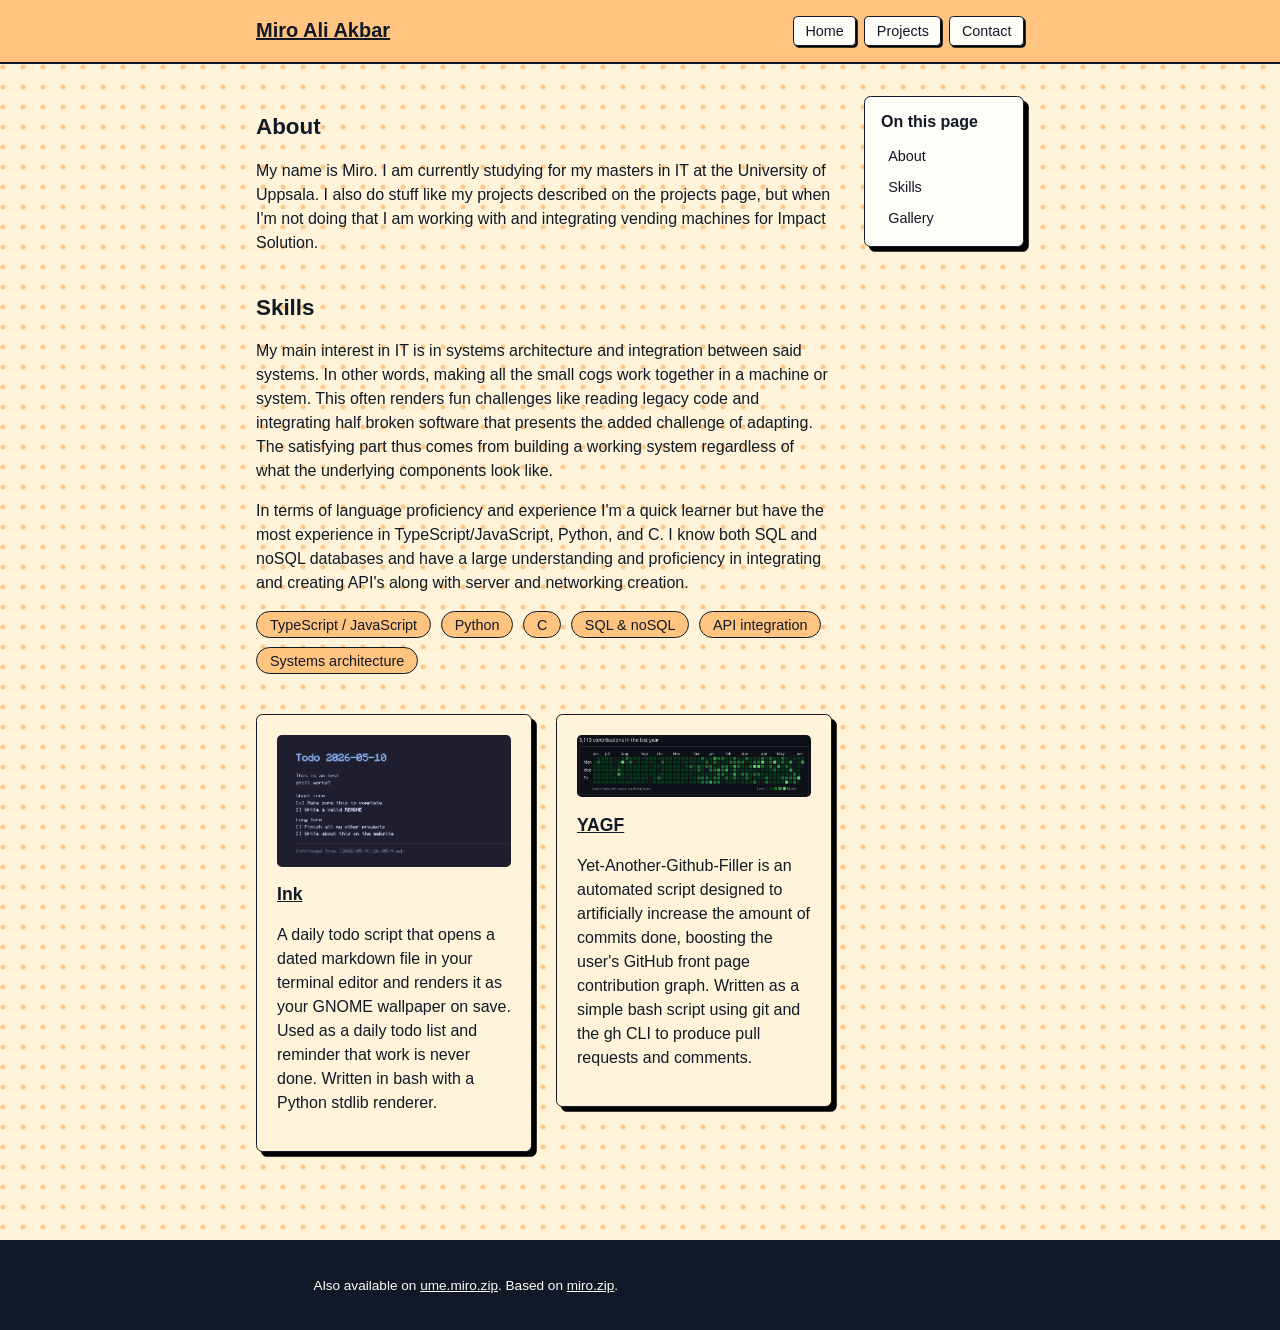
==== index.html @ de0cd9c5 "Skeleton school project website (semantic HTML5 + CSS)" ====
<!DOCTYPE html>
<html lang="en">

<head>
  <meta charset="UTF-8">
  <meta name="viewport" content="width=device-width, initial-scale=1">
  <title>Miro Ali Akbar</title>
  <link rel="stylesheet" href="style.css">
</head>

<body>
  <header id="site-header">
    <div class="page-wrap">
      <h1><a href="index.html">Miro Ali Akbar</a></h1>
      <nav id="main-nav" aria-label="Main navigation">
        <ul>
          <li><a href="index.html">Home</a></li>
          <li><a href="projects.html">Projects</a></li>
          <li><a href="contact.html">Contact</a></li>
        </ul>
      </nav>
    </div>
  </header>

  <main>
    <div class="page-wrap main-layout">

      <nav class="page-nav" aria-label="On this page">
        <h2>On this page</h2>
        <ul>
          <li><a href="#about">About</a></li>
          <li><a href="#skills">Skills</a></li>
          <li><a href="#gallery">Gallery</a></li>
        </ul>
      </nav>

      <div class="page-content">

        <section id="about">
          <h2>About</h2>
          <p>My name is Miro. I am currently studying for my masters in IT at the University of
            Uppsala. I also do stuff like my projects described on the projects page, but when
            I'm not doing that I am working with and integrating vending machines for Impact
            Solution.</p>
        </section>

        <section id="skills">
          <h2>Skills</h2>
          <p>My main interest in IT is in systems architecture and integration between said
            systems. In other words, making all the small cogs work together in a machine or
            system. This often renders fun challenges like reading legacy code and integrating
            half broken software that presents the added challenge of adapting. The satisfying
            part thus comes from building a working system regardless of what the underlying
            components look like.</p>
          <p>In terms of language proficiency and experience I'm a quick learner but have the
            most experience in TypeScript/JavaScript, Python, and C. I know both SQL and noSQL
            databases and have a large understanding and proficiency in integrating and
            creating API's along with server and networking creation.</p>
          <ul id="skills-list">
            <li>TypeScript / JavaScript</li>
            <li>Python</li>
            <li>C</li>
            <li>SQL &amp; noSQL</li>
            <li>API integration</li>
            <li>Systems architecture</li>
          </ul>
        </section>

        <section id="gallery" class="columns">
          <div class="card">
            <img src="images/ink-preview.png" alt="Ink preview">
            <h3><a href="https://github.com/Miro-Ali-Akbar/Ink" target="_blank">Ink</a></h3>
            <p>A daily todo script that opens a dated markdown file in your terminal editor and
              renders it as your GNOME wallpaper on save. Used as a daily todo list and reminder
              that work is never done. Written in bash with a Python stdlib renderer.</p>
          </div>
          <div class="card">
            <img src="images/YAGF-preview.png" alt="YAGF preview">
            <h3><a href="https://github.com/Miro-Ali-Akbar/YAGF" target="_blank">YAGF</a></h3>
            <p>Yet-Another-Github-Filler is an automated script designed to artificially
              increase the amount of commits done, boosting the user's GitHub front page
              contribution graph. Written as a simple bash script using git and the gh CLI to
              produce pull requests and comments.</p>
          </div>
        </section>

      </div>
    </div>
  </main>

  <footer id="site-footer">
    <div class="page-wrap">
      <p>Also available on <a href="https://ume.miro.zip">ume.miro.zip</a>.
        Based on <a href="https://miro.zip">miro.zip</a>.</p>
    </div>
  </footer>
</body>

</html>
---- style.css ----
:root {
  --off-white: #fffdf8;
  --off-focus: #fff4da;
  --focus: #ffc480;
  --black: #111827;
  --red: #fe4a60;
}

* {
  box-sizing: border-box;
}

html {
  height: 100%;
}

body {
  margin: 0;
  min-height: 100vh;
  display: flex;
  flex-direction: column;
  background-color: var(--off-white);
  color: var(--black);
  font-family: 'Inter', Arial, sans-serif;
  font-size: 1em;
}

::selection {
  background-color: var(--red);
  color: var(--off-white);
}

a {
  color: var(--black);
}

/* ---------- Layout wrapper ---------- */

.page-wrap {
  max-width: 50em;
  margin: 0 auto;
  padding: 0 1em;
}

/* ---------- Header / Nav ---------- */

header#site-header {
  background-color: var(--focus);
  border-bottom: 0.125em solid var(--black);
}

header#site-header .page-wrap {
  display: flex;
  align-items: center;
  justify-content: space-between;
  flex-wrap: wrap;
  gap: 0.75em;
  padding-top: 1em;
  padding-bottom: 1em;
}

header#site-header h1 {
  font-size: 1.25em;
  margin: 0;
}

nav#main-nav ul {
  list-style: none;
  display: flex;
  flex-direction: row;
  gap: 0.5em;
  margin: 0;
  padding: 0;
}

nav#main-nav a {
  display: inline-block;
  text-decoration: none;
  font-size: 0.9em;
  padding: 0.4em 0.8em;
  border: 0.0625em solid var(--black);
  border-radius: 0.3em;
  background-color: var(--off-white);
  box-shadow: 0.125em 0.125em 0 rgba(0, 0, 0, 1);
  transition: transform 0.15s ease, background-color 0.15s ease;
}

nav#main-nav a:hover {
  background-color: var(--red);
  color: var(--off-white);
  transform: translate(-0.0625em, -0.0625em);
}

/* ---------- Main content ---------- */

main {
  flex: 1 0 auto;
  padding: 2em 0 3em;
  background-color: var(--off-focus);
  background-image: url('images/pattern.svg');
  background-repeat: repeat;
}

/* ---------- Sidebar layout (index page) ---------- */

.main-layout {
  display: grid;
  grid-template-columns: 1fr 10em;
  gap: 2em;
  align-items: start;
}

.main-layout .page-content {
  order: 1;
}

.main-layout nav.page-nav {
  order: 2;
}

nav.page-nav {
  position: sticky;
  top: 1.5em;
  background-color: var(--off-white);
  border: 0.0625em solid var(--black);
  border-radius: 0.4em;
  box-shadow: 0.3em 0.3em 0 rgba(0, 0, 0, 1);
  padding: 1em;
}

nav.page-nav h2 {
  font-size: 1em;
  margin-top: 0;
}

nav.page-nav ul {
  list-style: none;
  margin: 0;
  padding: 0;
  display: flex;
  flex-direction: column;
  gap: 0.4em;
}

nav.page-nav a {
  display: block;
  text-decoration: none;
  font-size: 0.9em;
  padding: 0.3em 0.5em;
  border-radius: 0.3em;
  transition: background-color 0.15s ease;
}

nav.page-nav a:hover {
  background-color: var(--off-focus);
}

.page-content > section {
  margin-bottom: 2.5em;
}

h2 {
  font-size: 1.4em;
}

h3 {
  font-size: 1.1em;
}

p {
  text-align: left;
  line-height: 1.5;
  font-size: 1em;
}

/* ---------- Two column layout ---------- */

.columns {
  display: grid;
  grid-template-columns: 1fr 1fr;
  gap: 1.5em;
  align-items: start;
}

.card {
  background-color: var(--off-focus);
  border: 0.0625em solid var(--black);
  border-radius: 0.4em;
  box-shadow: 0.3em 0.3em 0 rgba(0, 0, 0, 1);
  padding: 1.25em;
  transition: box-shadow 0.2s ease, transform 0.2s ease;
}

.card:hover {
  box-shadow: 0.45em 0.45em 0 rgba(0, 0, 0, 1);
  transform: translate(-0.1em, -0.1em);
}

.card img {
  max-width: 100%;
  border-radius: 0.3em;
  display: block;
}

/* ---------- Skills list (horizontal -> vertical) ---------- */

ul#skills-list {
  list-style: none;
  display: flex;
  flex-direction: row;
  flex-wrap: wrap;
  gap: 0.6em;
  margin: 0;
  padding: 0;
}

ul#skills-list li {
  background-color: var(--focus);
  border: 0.0625em solid var(--black);
  border-radius: 1em;
  padding: 0.3em 0.9em;
  font-size: 0.9em;
}

/* ---------- Socials list ---------- */

ul#socials-list {
  list-style: none;
  margin: 0;
  padding: 0;
  display: flex;
  flex-direction: column;
  gap: 0.6em;
}

ul#socials-list li {
  display: flex;
  align-items: center;
  gap: 0.6em;
}

ul#socials-list a {
  text-decoration: none;
}

/* ---------- Misc effects ---------- */

.badge {
  display: inline-block;
  background-color: var(--red);
  color: var(--off-white);
  border-radius: 1em;
  padding: 0.2em 0.7em;
  font-size: 0.8em;
  animation: pulse 2s ease-in-out infinite;
}

@keyframes pulse {
  0%, 100% { opacity: 1; }
  50% { opacity: 0.6; }
}

.faded-note {
  opacity: 0.65;
  font-size: 0.85em;
}

/* ---------- Footer ---------- */

footer#site-footer {
  background-color: var(--black);
  color: var(--off-white);
  border-top: 0.125em solid var(--black);
}

footer#site-footer .page-wrap {
  display: flex;
  align-items: center;
  justify-content: space-between;
  flex-wrap: wrap;
  gap: 0.75em;
  padding-top: 1.5em;
  padding-bottom: 1.5em;
  font-size: 0.85em;
}

footer#site-footer a {
  color: var(--off-white);
}

/* ---------- Responsive ---------- */

@media (max-width: 650px) {
  .page-wrap {
    max-width: 100%;
  }

  /* nav stays horizontal on small screens; just tighten it up */
  nav#main-nav ul {
    gap: 0.3em;
  }

  nav#main-nav a {
    padding: 0.35em 0.5em;
    font-size: 0.8em;
  }

  ul#skills-list {
    flex-direction: column;
  }

  .columns {
    grid-template-columns: 1fr;
  }

  .main-layout {
    grid-template-columns: 1fr;
  }

  nav.page-nav {
    position: static;
  }

  nav.page-nav ul {
    flex-direction: row;
    flex-wrap: wrap;
  }
}
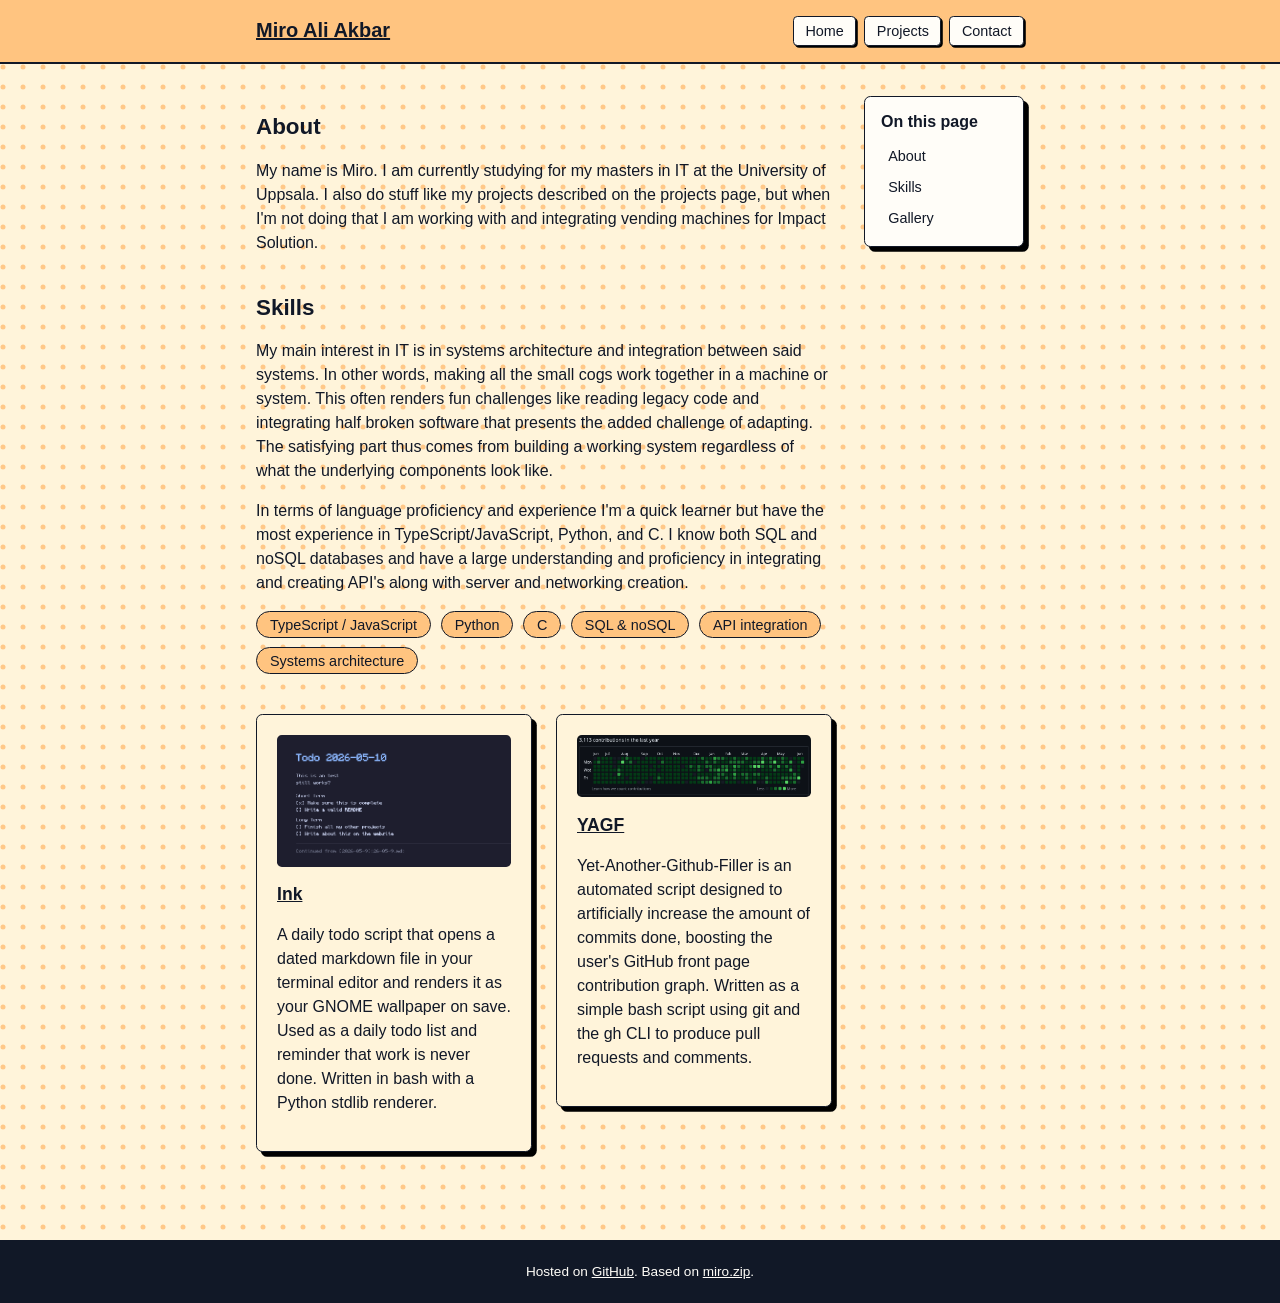
==== commit 43d7a542: "Center footer credit line, link to GitHub Pages instead of ume.miro.zip" ====
--- a/index.html
+++ b/index.html
@@ -90,7 +90,7 @@
 
   <footer id="site-footer">
     <div class="page-wrap">
-      <p>Also available on <a href="https://ume.miro.zip">ume.miro.zip</a>.
+      <p>Hosted on <a href="https://miro-ali-akbar.github.io/ume-webpage/">GitHub</a>.
         Based on <a href="https://miro.zip">miro.zip</a>.</p>
     </div>
   </footer>
--- a/style.css
+++ b/style.css
@@ -276,7 +276,8 @@
 footer#site-footer .page-wrap {
   display: flex;
   align-items: center;
-  justify-content: space-between;
+  justify-content: center;
+  text-align: center;
   flex-wrap: wrap;
   gap: 0.75em;
   padding-top: 1.5em;
@@ -288,6 +289,11 @@
   color: var(--off-white);
 }
 
+footer#site-footer p {
+  text-align: center;
+  margin: 0;
+}
+
 /* ---------- Responsive ---------- */
 
 @media (max-width: 650px) {
